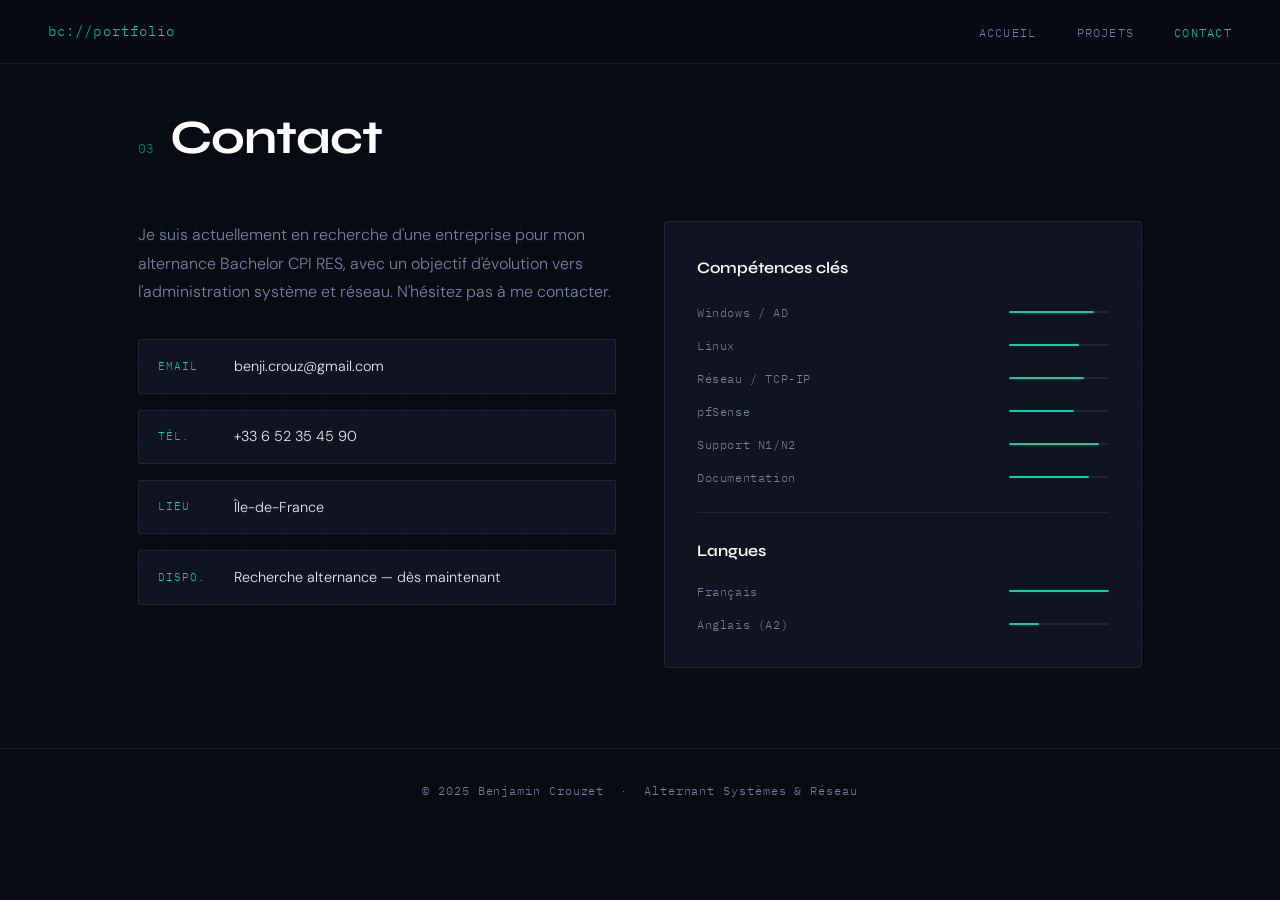
==== portfolio/contact.html @ a24457d2 "Add files via upload" ====
<!DOCTYPE html>
<html lang="fr">
<head>
  <meta charset="UTF-8">
  <meta name="viewport" content="width=device-width, initial-scale=1.0">
  <title>Benjamin Crouzet — Contact</title>
  <link rel="stylesheet" href="style.css">

  <style>
    /* ── Styles spécifiques à la page contact ── */

    .contact-grid {
      display: grid;
      grid-template-columns: 1fr 1fr;
      gap: 3rem;
      align-items: start;
    }

    .contact-text p {
      color: var(--muted);
      font-size: 1rem;
      line-height: 1.8;
      margin-bottom: 2rem;
    }

    /* ── Liens de contact ── */
    .contact-links { display: flex; flex-direction: column; gap: 1rem; }

    .contact-item {
      display: flex;
      align-items: center;
      gap: 1rem;
      text-decoration: none;
      color: var(--text);
      font-size: 0.9rem;
      padding: 0.85rem 1.2rem;
      border: 1px solid var(--border);
      border-radius: 2px;
      background: var(--bg2);
      transition: border-color 0.2s, color 0.2s;
    }

    .contact-item:hover {
      border-color: rgba(0,212,170,0.4);
      color: var(--accent);
    }

    .ci-icon {
      font-family: var(--mono);
      font-size: 0.7rem;
      color: var(--accent);
      min-width: 60px;
      letter-spacing: 0.08em;
      text-transform: uppercase;
    }

    /* ── Panneau compétences ── */
    .contact-aside {
      background: var(--bg2);
      border: 1px solid var(--border);
      border-radius: 4px;
      padding: 2rem;
    }

    .contact-aside h3 {
      font-family: var(--display);
      font-size: 1rem;
      font-weight: 600;
      color: #fff;
      margin-bottom: 1.25rem;
    }

    .skill-list { display: flex; flex-direction: column; gap: 0.75rem; }

    .skill-item {
      display: flex;
      justify-content: space-between;
      align-items: center;
      font-family: var(--mono);
      font-size: 0.75rem;
      color: var(--muted);
      letter-spacing: 0.05em;
    }

    .skill-bar {
      width: 100px;
      height: 2px;
      background: var(--border);
      border-radius: 1px;
      overflow: hidden;
    }

    .skill-fill {
      height: 100%;
      background: var(--accent);
      border-radius: 1px;
    }

    /* ── Langue ── */
    .lang-block {
      margin-top: 1.5rem;
      padding-top: 1.5rem;
      border-top: 1px solid var(--border);
    }

    .lang-block h3 {
      font-family: var(--display);
      font-size: 1rem;
      font-weight: 600;
      color: #fff;
      margin-bottom: 1rem;
    }

    @media (max-width: 700px) {
      .contact-grid { grid-template-columns: 1fr; }
    }
  </style>
</head>
<body>

<nav>
  <a href="index.html" class="nav-logo">bc://portfolio</a>
  <ul class="nav-links">
    <li><a href="index.html">accueil</a></li>
    <li><a href="projets.html">projets</a></li>
    <li><a href="contact.html">contact</a></li>
  </ul>
</nav>

<main class="page">
  <div class="section-header reveal">
    <span class="section-num">03</span>
    <h2>Contact</h2>
  </div>

  <div class="contact-grid">

    <!-- ── COLONNE GAUCHE : infos de contact ── -->
    <div class="contact-text reveal">
      <p>
        Je suis actuellement en recherche d'une entreprise pour mon alternance Bachelor CPI RES,
        avec un objectif d'évolution vers l'administration système et réseau.
        N'hésitez pas à me contacter.
      </p>

      <!-- ── LIENS DE CONTACT ──
           · Pour les <a> avec href="mailto:" ou "tel:", modifier l'adresse/numéro.
           · Pour un lien LinkedIn : remplacer href="#" par ton URL de profil.
           · Les blocs sans href (lieu, disponibilité) utilisent <div> à la place de <a>.
           · Pour supprimer un item : supprimer le bloc .contact-item entier.
      ── -->
      <div class="contact-links">

        <a href="mailto:benji.crouz@gmail.com" class="contact-item">
          <span class="ci-icon">email</span>
          benji.crouz@gmail.com
        </a>

        <a href="tel:+33652354590" class="contact-item">
          <span class="ci-icon">tél.</span>
          +33 6 52 35 45 90
        </a>

        <div class="contact-item">
          <span class="ci-icon">lieu</span>
          Île-de-France
        </div>

        <div class="contact-item">
          <span class="ci-icon">dispo.</span>
          Recherche alternance — dès maintenant
        </div>

        <!-- Décommenter et remplir si tu as un LinkedIn ou GitHub
        <a href="https://linkedin.com/in/ton-profil" class="contact-item" target="_blank">
          <span class="ci-icon">linkedin</span>
          linkedin.com/in/ton-profil
        </a>
        <a href="https://github.com/ton-pseudo" class="contact-item" target="_blank">
          <span class="ci-icon">github</span>
          github.com/ton-pseudo
        </a>
        -->

      </div>
    </div>

    <!-- ── COLONNE DROITE : compétences + langues ── -->
    <div class="contact-aside reveal">
      <h3>Compétences clés</h3>

      <!-- ── BARRES DE COMPÉTENCES ──
           · Modifier le texte du <span> pour changer le nom de la compétence.
           · Modifier width:XX% dans .skill-fill pour ajuster le niveau affiché.
           · Pour ajouter : copier un .skill-item et modifier texte + pourcentage.
           · Pour supprimer : supprimer le .skill-item entier.
      ── -->
      <div class="skill-list">
        <div class="skill-item">
          <span>Windows / AD</span>
          <div class="skill-bar"><div class="skill-fill" style="width:85%"></div></div>
        </div>
        <div class="skill-item">
          <span>Linux</span>
          <div class="skill-bar"><div class="skill-fill" style="width:70%"></div></div>
        </div>
        <div class="skill-item">
          <span>Réseau / TCP-IP</span>
          <div class="skill-bar"><div class="skill-fill" style="width:75%"></div></div>
        </div>
        <div class="skill-item">
          <span>pfSense</span>
          <div class="skill-bar"><div class="skill-fill" style="width:65%"></div></div>
        </div>
        <div class="skill-item">
          <span>Support N1/N2</span>
          <div class="skill-bar"><div class="skill-fill" style="width:90%"></div></div>
        </div>
        <div class="skill-item">
          <span>Documentation</span>
          <div class="skill-bar"><div class="skill-fill" style="width:80%"></div></div>
        </div>
      </div>

      <div class="lang-block">
        <h3>Langues</h3>
        <div class="skill-list">
          <div class="skill-item">
            <span>Français</span>
            <div class="skill-bar"><div class="skill-fill" style="width:100%"></div></div>
          </div>
          <div class="skill-item">
            <span>Anglais (A2)</span>
            <div class="skill-bar"><div class="skill-fill" style="width:30%"></div></div>
          </div>
        </div>
      </div>

    </div>

  </div>
</main>

<footer>
  &copy; 2025 Benjamin Crouzet &nbsp;·&nbsp; Alternant Systèmes &amp; Réseau
</footer>

<script src="script.js"></script>
</body>
</html>
---- portfolio/style.css ----
@import url('https://fonts.googleapis.com/css2?family=Syne:wght@400;500;600;700;800&family=IBM+Plex+Mono:wght@400;500&family=DM+Sans:wght@300;400;500&display=swap');

*, *::before, *::after { box-sizing: border-box; margin: 0; padding: 0; }

:root {
  --bg:      #080b14;
  --bg2:     #0f1420;
  --bg3:     #161c2e;
  --border:  rgba(255,255,255,0.07);
  --accent:  #00d4aa;
  --text:    #e8eaf2;
  --muted:   #7a8299;
  --mono:    'IBM Plex Mono', monospace;
  --sans:    'DM Sans', sans-serif;
  --display: 'Syne', sans-serif;
}

html { scroll-behavior: smooth; }

body {
  background: var(--bg);
  color: var(--text);
  font-family: var(--sans);
  font-weight: 300;
  line-height: 1.75;
  min-height: 100vh;
  overflow-x: hidden;
}

/* ── GRID TEXTURE ── */
body::before {
  content: '';
  position: fixed;
  inset: 0;
  background-image:
    linear-gradient(rgba(0,212,170,0.03) 1px, transparent 1px),
    linear-gradient(90deg, rgba(0,212,170,0.03) 1px, transparent 1px);
  background-size: 40px 40px;
  pointer-events: none;
  z-index: 0;
}

/* ─────────────────────────────────────────
   NAV
───────────────────────────────────────── */
nav {
  position: fixed;
  top: 0; left: 0; right: 0;
  z-index: 100;
  display: flex;
  align-items: center;
  justify-content: space-between;
  padding: 1.1rem 3rem;
  background: rgba(8,11,20,0.85);
  backdrop-filter: blur(12px);
  border-bottom: 1px solid var(--border);
}

.nav-logo {
  font-family: var(--mono);
  font-size: 0.85rem;
  color: var(--accent);
  letter-spacing: 0.08em;
  text-decoration: none;
}

.nav-links {
  display: flex;
  gap: 2.5rem;
  list-style: none;
}

.nav-links a {
  font-family: var(--mono);
  font-size: 0.78rem;
  color: var(--muted);
  text-decoration: none;
  letter-spacing: 0.1em;
  text-transform: uppercase;
  transition: color 0.2s;
}

.nav-links a:hover,
.nav-links a.active { color: var(--accent); }

/* ─────────────────────────────────────────
   LAYOUT
───────────────────────────────────────── */
.page {
  position: relative;
  z-index: 1;
  max-width: 1100px;
  margin: 0 auto;
  padding: 7rem 3rem 5rem;
}

/* ─────────────────────────────────────────
   SECTION HEADER
───────────────────────────────────────── */
.section-header {
  display: flex;
  align-items: baseline;
  gap: 1rem;
  margin-bottom: 3.5rem;
}

.section-num {
  font-family: var(--mono);
  font-size: 0.8rem;
  color: var(--accent);
  opacity: 0.6;
}

h2 {
  font-family: var(--display);
  font-size: clamp(2rem, 4vw, 3rem);
  font-weight: 700;
  color: #ffffff;
  letter-spacing: -0.02em;
  line-height: 1.1;
}

/* ─────────────────────────────────────────
   BOUTONS
───────────────────────────────────────── */
.btn {
  display: inline-flex;
  align-items: center;
  gap: 0.5rem;
  padding: 0.75rem 1.75rem;
  font-family: var(--mono);
  font-size: 0.8rem;
  letter-spacing: 0.08em;
  text-transform: uppercase;
  text-decoration: none;
  border-radius: 2px;
  transition: all 0.2s;
  cursor: pointer;
  border: none;
}

.btn-primary {
  background: var(--accent);
  color: var(--bg);
  border: 1px solid var(--accent);
  font-weight: 500;
}

.btn-primary:hover {
  background: transparent;
  color: var(--accent);
}

.btn-ghost {
  background: transparent;
  color: var(--muted);
  border: 1px solid var(--border);
}

.btn-ghost:hover {
  border-color: var(--accent);
  color: var(--accent);
}

/* ─────────────────────────────────────────
   TAGS / BADGES
───────────────────────────────────────── */
.tags {
  display: flex;
  flex-wrap: wrap;
  gap: 0.6rem;
  margin-bottom: 2.5rem;
}

.tag {
  font-family: var(--mono);
  font-size: 0.72rem;
  padding: 0.35rem 0.85rem;
  border: 1px solid var(--border);
  border-radius: 2px;
  color: var(--muted);
  letter-spacing: 0.06em;
  text-transform: uppercase;
  background: var(--bg2);
  transition: border-color 0.2s, color 0.2s;
}

.tag:hover {
  border-color: var(--accent);
  color: var(--accent);
}

.tag.accent {
  border-color: rgba(0,212,170,0.4);
  color: var(--accent);
  background: rgba(0,212,170,0.06);
}

/* ─────────────────────────────────────────
   FOOTER
───────────────────────────────────────── */
footer {
  position: relative;
  z-index: 1;
  text-align: center;
  padding: 2rem;
  border-top: 1px solid var(--border);
  font-family: var(--mono);
  font-size: 0.72rem;
  color: var(--muted);
  letter-spacing: 0.08em;
}

/* ─────────────────────────────────────────
   ANIMATION REVEAL
───────────────────────────────────────── */
.reveal {
  opacity: 0;
  transform: translateY(24px);
  transition: opacity 0.6s ease, transform 0.6s ease;
}

.reveal.visible {
  opacity: 1;
  transform: none;
}

/* ─────────────────────────────────────────
   RESPONSIVE
───────────────────────────────────────── */
@media (max-width: 700px) {
  nav { padding: 1rem 1.5rem; }
  .nav-links { gap: 1.25rem; }
  .page { padding: 5rem 1.5rem 3rem; }
}
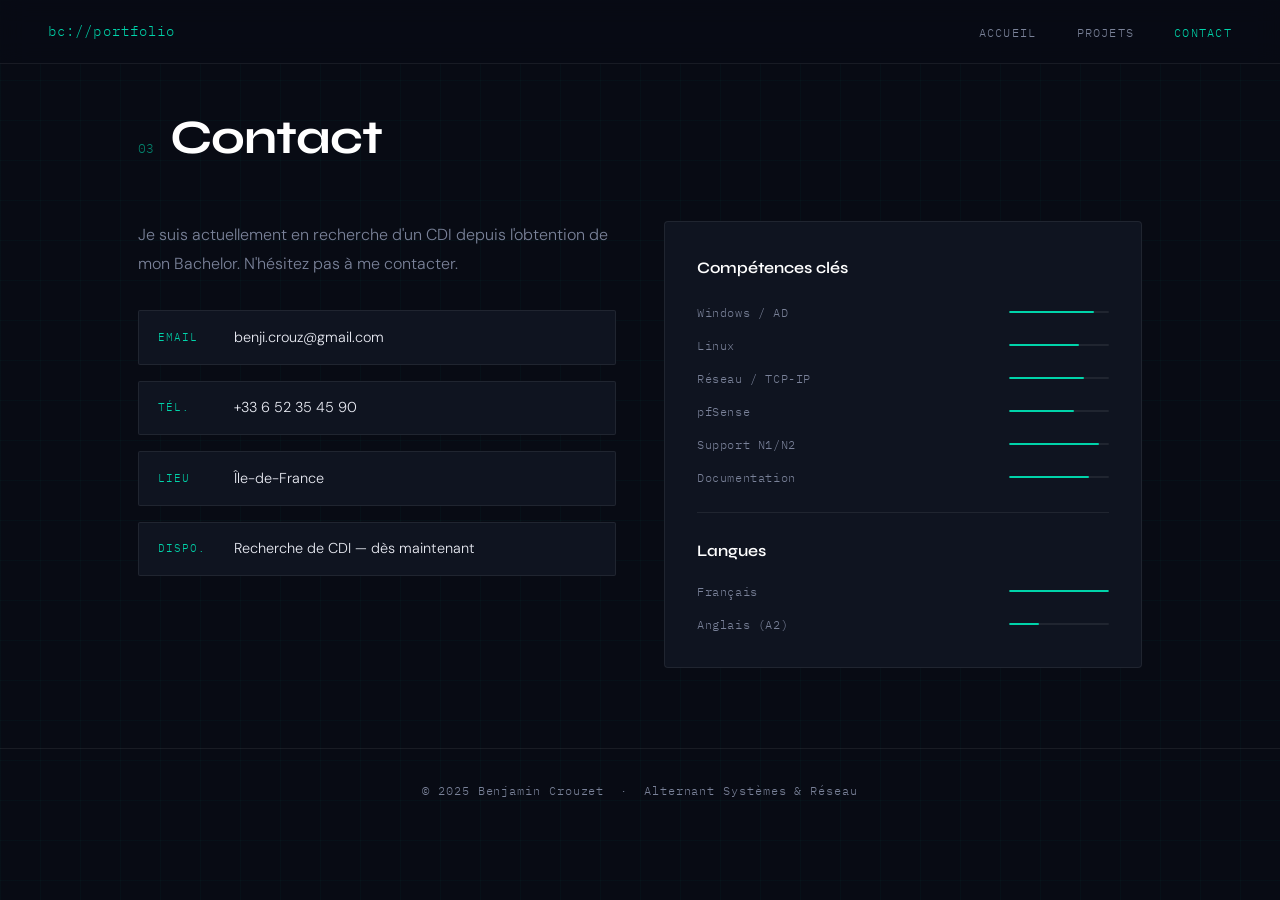
==== commit 62ec41f7: "Update contact information for job search status" ====
--- a/portfolio/contact.html
+++ b/portfolio/contact.html
@@ -138,8 +138,7 @@
     <!-- ── COLONNE GAUCHE : infos de contact ── -->
     <div class="contact-text reveal">
       <p>
-        Je suis actuellement en recherche d'une entreprise pour mon alternance Bachelor CPI RES,
-        avec un objectif d'évolution vers l'administration système et réseau.
+        Je suis actuellement en recherche d'un CDI depuis l'obtention de mon Bachelor.
         N'hésitez pas à me contacter.
       </p>
 
@@ -168,7 +167,7 @@
 
         <div class="contact-item">
           <span class="ci-icon">dispo.</span>
-          Recherche alternance — dès maintenant
+          Recherche de CDI — dès maintenant
         </div>
 
         <!-- Décommenter et remplir si tu as un LinkedIn ou GitHub
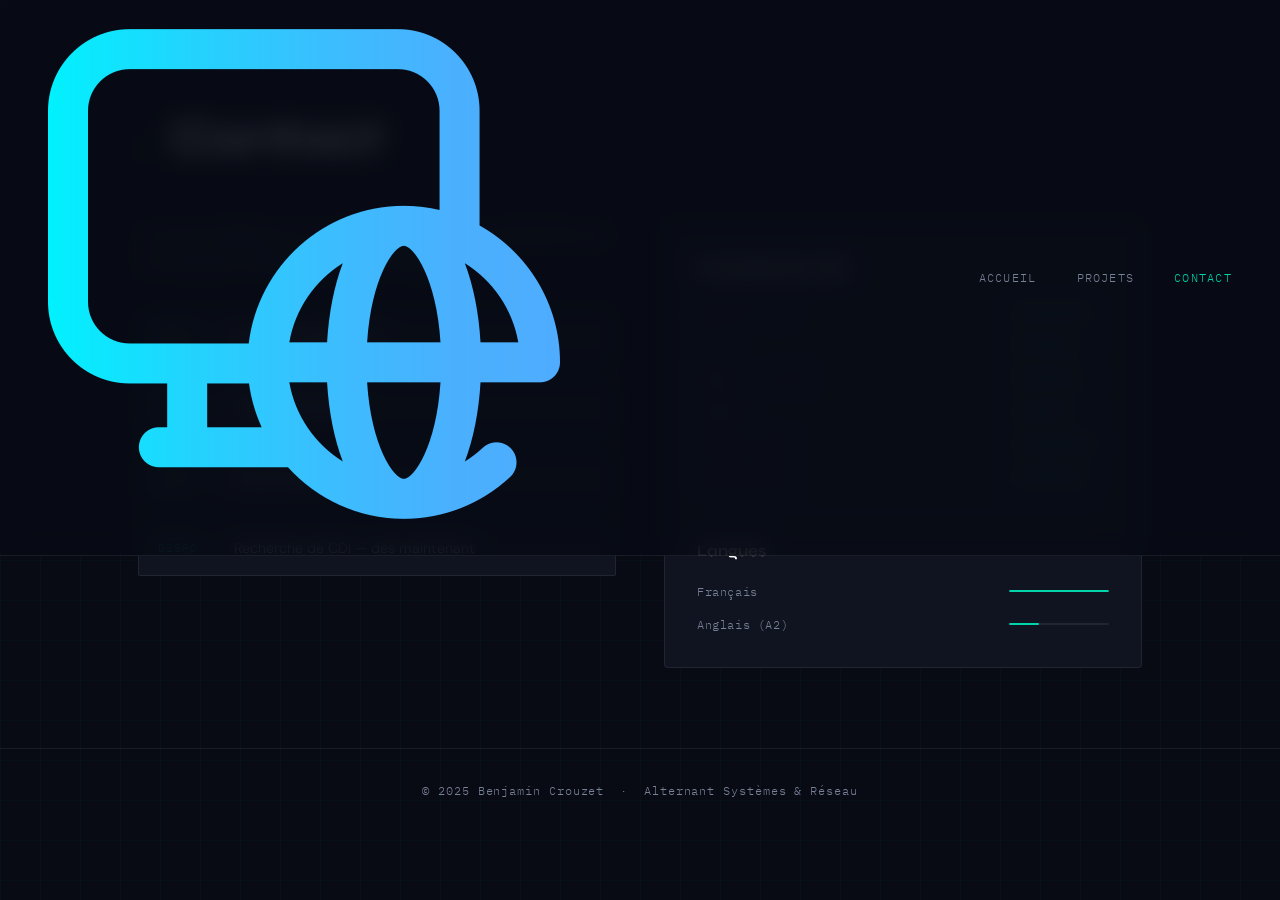
==== commit da834709: "Replace text logo with image logo in navigation" ====
--- a/portfolio/contact.html
+++ b/portfolio/contact.html
@@ -119,7 +119,7 @@
 <body>
 
 <nav>
-  <a href="index.html" class="nav-logo">bc://portfolio</a>
+  <a href="index.html" class="nav-logo"><img src="./Assets/logo.png"></a>
   <ul class="nav-links">
     <li><a href="index.html">accueil</a></li>
     <li><a href="projets.html">projets</a></li>
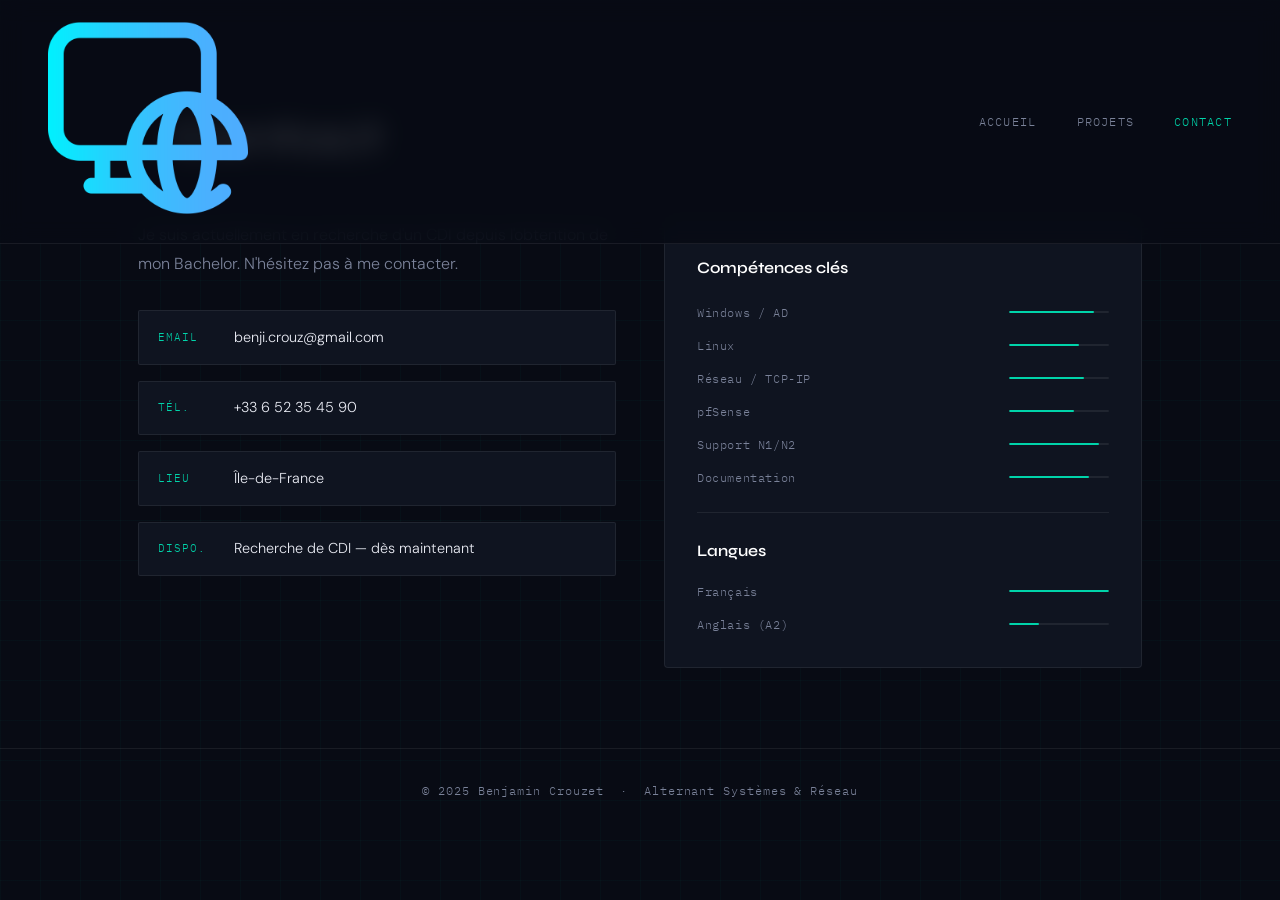
==== commit 7f725836: "Set width for logo image in contact page Added width attribute to logo image in navigation." ====
--- a/portfolio/contact.html
+++ b/portfolio/contact.html
@@ -119,7 +119,7 @@
 <body>
 
 <nav>
-  <a href="index.html" class="nav-logo"><img src="./Assets/logo.png"></a>
+  <a href="index.html" class="nav-logo"><img src="./Assets/logo.png" width="250" class="logo"></a>
   <ul class="nav-links">
     <li><a href="index.html">accueil</a></li>
     <li><a href="projets.html">projets</a></li>
--- a/portfolio/style.css
+++ b/portfolio/style.css
@@ -64,6 +64,18 @@
   text-decoration: none;
 }
 
+img {
+    width: 50px;  /* C'est environ la taille d'une icône de profil */
+    height: auto;
+    border-radius: 5px; /* Optionnel : pour arrondir un peu les angles */
+}
+
+/* OU pour cibler une image spécifique avec une classe */
+.logo {
+    width: 50%;    /* Prend la moitié de la largeur de l'écran */
+    max-width: 400px; /* Ne dépassera jamais 400px même sur grand écran */
+}
+
 .nav-links {
   display: flex;
   gap: 2.5rem;
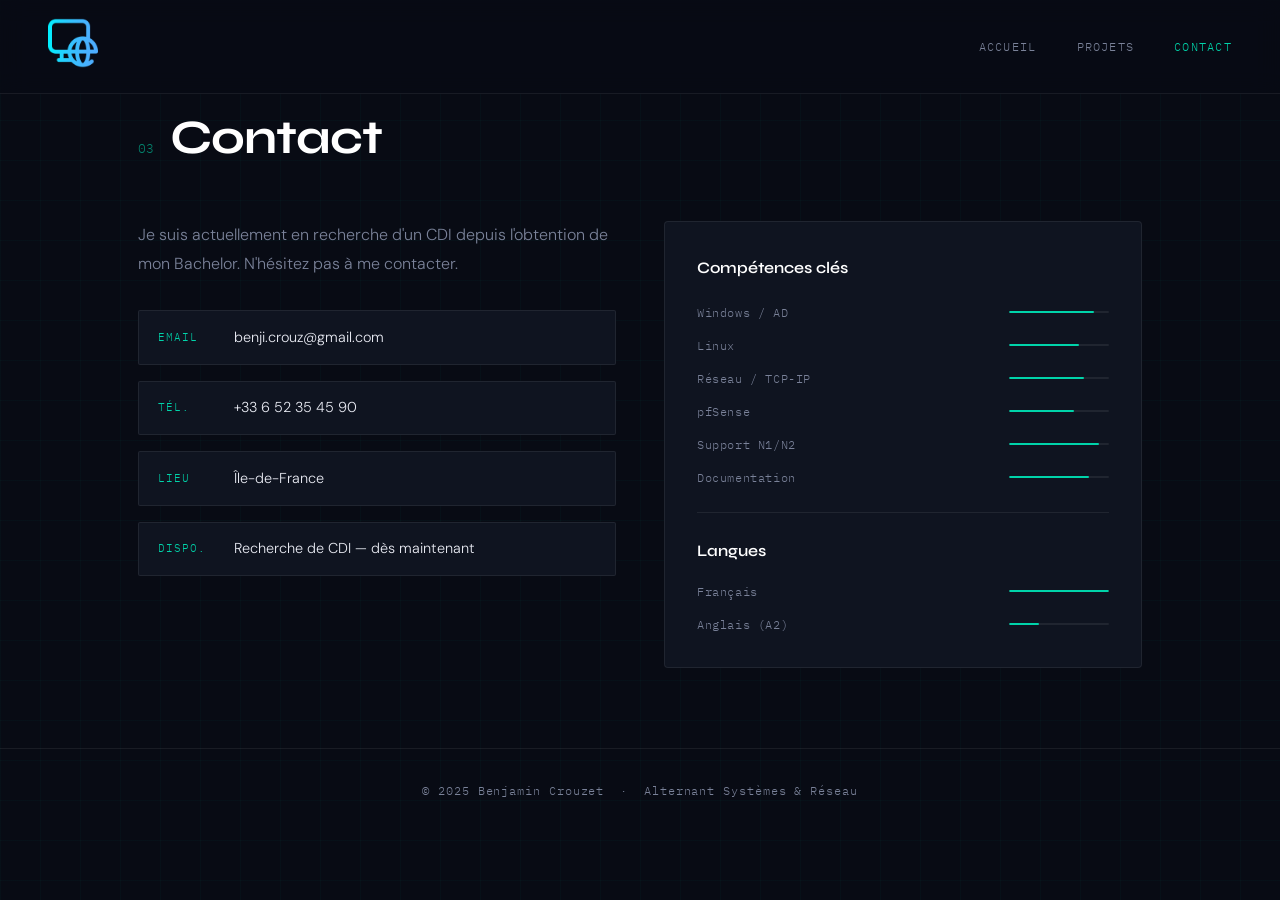
==== commit 3b39ba58: "Fix logo image tag in contact.html" ====
--- a/portfolio/contact.html
+++ b/portfolio/contact.html
@@ -119,7 +119,7 @@
 <body>
 
 <nav>
-  <a href="index.html" class="nav-logo"><img src="./Assets/logo.png" width="250" class="logo"></a>
+  <a href="index.html" class="nav-logo"><img src="./Assets/logo.png"></a>
   <ul class="nav-links">
     <li><a href="index.html">accueil</a></li>
     <li><a href="projets.html">projets</a></li>
--- a/portfolio/style.css
+++ b/portfolio/style.css
@@ -70,12 +70,6 @@
     border-radius: 5px; /* Optionnel : pour arrondir un peu les angles */
 }
 
-/* OU pour cibler une image spécifique avec une classe */
-.logo {
-    width: 50%;    /* Prend la moitié de la largeur de l'écran */
-    max-width: 400px; /* Ne dépassera jamais 400px même sur grand écran */
-}
-
 .nav-links {
   display: flex;
   gap: 2.5rem;
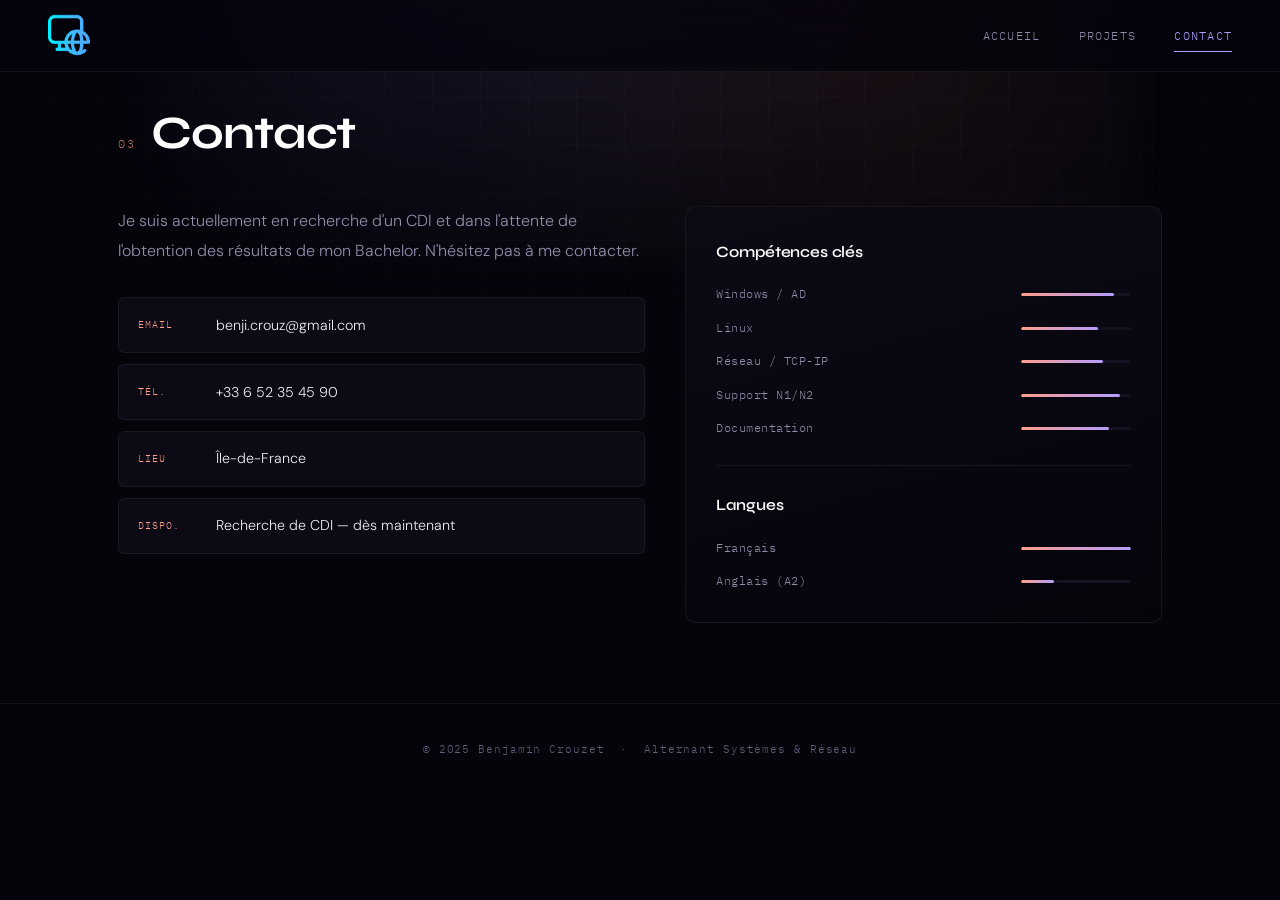
==== commit 5bcd6550: "modif css" ====
--- a/portfolio/contact.html
+++ b/portfolio/contact.html
@@ -5,121 +5,11 @@
   <meta name="viewport" content="width=device-width, initial-scale=1.0">
   <title>Benjamin Crouzet — Contact</title>
   <link rel="stylesheet" href="style.css">
-
-  <style>
-    /* ── Styles spécifiques à la page contact ── */
-
-    .contact-grid {
-      display: grid;
-      grid-template-columns: 1fr 1fr;
-      gap: 3rem;
-      align-items: start;
-    }
-
-    .contact-text p {
-      color: var(--muted);
-      font-size: 1rem;
-      line-height: 1.8;
-      margin-bottom: 2rem;
-    }
-
-    /* ── Liens de contact ── */
-    .contact-links { display: flex; flex-direction: column; gap: 1rem; }
-
-    .contact-item {
-      display: flex;
-      align-items: center;
-      gap: 1rem;
-      text-decoration: none;
-      color: var(--text);
-      font-size: 0.9rem;
-      padding: 0.85rem 1.2rem;
-      border: 1px solid var(--border);
-      border-radius: 2px;
-      background: var(--bg2);
-      transition: border-color 0.2s, color 0.2s;
-    }
-
-    .contact-item:hover {
-      border-color: rgba(0,212,170,0.4);
-      color: var(--accent);
-    }
-
-    .ci-icon {
-      font-family: var(--mono);
-      font-size: 0.7rem;
-      color: var(--accent);
-      min-width: 60px;
-      letter-spacing: 0.08em;
-      text-transform: uppercase;
-    }
-
-    /* ── Panneau compétences ── */
-    .contact-aside {
-      background: var(--bg2);
-      border: 1px solid var(--border);
-      border-radius: 4px;
-      padding: 2rem;
-    }
-
-    .contact-aside h3 {
-      font-family: var(--display);
-      font-size: 1rem;
-      font-weight: 600;
-      color: #fff;
-      margin-bottom: 1.25rem;
-    }
-
-    .skill-list { display: flex; flex-direction: column; gap: 0.75rem; }
-
-    .skill-item {
-      display: flex;
-      justify-content: space-between;
-      align-items: center;
-      font-family: var(--mono);
-      font-size: 0.75rem;
-      color: var(--muted);
-      letter-spacing: 0.05em;
-    }
-
-    .skill-bar {
-      width: 100px;
-      height: 2px;
-      background: var(--border);
-      border-radius: 1px;
-      overflow: hidden;
-    }
-
-    .skill-fill {
-      height: 100%;
-      background: var(--accent);
-      border-radius: 1px;
-    }
-
-    /* ── Langue ── */
-    .lang-block {
-      margin-top: 1.5rem;
-      padding-top: 1.5rem;
-      border-top: 1px solid var(--border);
-    }
-
-    .lang-block h3 {
-      font-family: var(--display);
-      font-size: 1rem;
-      font-weight: 600;
-      color: #fff;
-      margin-bottom: 1rem;
-    }
-
-    @media (max-width: 700px) {
-      .contact-grid { grid-template-columns: 1fr; }
-    }
-  </style>
 </head>
 <body>
 
 <nav>
-  <a href="index.html" class="nav-logo"><img src="./Assets/logo.png"></a>
+  <a href="index.html" class="nav-logo"><img src="./Assets/logo.png" alt="Logo Benjamin Crouzet"></a>
   <ul class="nav-links">
     <li><a href="index.html">accueil</a></li>
     <li><a href="projets.html">projets</a></li>
@@ -138,7 +28,7 @@
     <!-- ── COLONNE GAUCHE : infos de contact ── -->
     <div class="contact-text reveal">
       <p>
-        Je suis actuellement en recherche d'un CDI depuis l'obtention de mon Bachelor.
+        Je suis actuellement en recherche d'un CDI et dans l'attente de l'obtention des résultats de mon Bachelor.
         N'hésitez pas à me contacter.
       </p>
 
@@ -208,10 +98,6 @@
           <div class="skill-bar"><div class="skill-fill" style="width:75%"></div></div>
         </div>
         <div class="skill-item">
-          <span>pfSense</span>
-          <div class="skill-bar"><div class="skill-fill" style="width:65%"></div></div>
-        </div>
-        <div class="skill-item">
           <span>Support N1/N2</span>
           <div class="skill-bar"><div class="skill-fill" style="width:90%"></div></div>
         </div>
--- a/portfolio/style.css
+++ b/portfolio/style.css
@@ -1,47 +1,192 @@
-@import url('https://fonts.googleapis.com/css2?family=Syne:wght@400;500;600;700;800&family=IBM+Plex+Mono:wght@400;500&family=DM+Sans:wght@300;400;500&display=swap');
-
+/* ═══════════════════════════════════════════════════════════════
+   BENJAMIN CROUZET — PORTFOLIO
+   Feuille de style unique. Toutes les pages s'appuient dessus,
+   aucune page n'a besoin de son propre bloc <style>.
+
+   SOMMAIRE
+   01. Jetons de design (couleurs, typo, espacements)
+   02. Base et réinitialisation
+   03. Navigation
+   04. Mise en page
+   05. Titres et texte
+   06. Boutons
+   07. Étiquettes (tags)
+   08. Page accueil — héro et parcours
+   09. Page projets — grille de cartes
+   10. Pages projet — blocs de contenu
+   11. Captures d'écran
+   12. Tableaux et listes
+   13. Blocs de code
+   14. Grilles spécifiques (stack, pages, base de données, Gantt…)
+   15. Page contact
+   16. Pied de page
+   17. Animations
+   18. Responsive
+   19. Impression
+═══════════════════════════════════════════════════════════════ */
+
+@import url('https://fonts.googleapis.com/css2?family=Syne:wght@400;500;600;700;800&family=IBM+Plex+Mono:wght@400;500;600&family=DM+Sans:wght@300;400;500;600&display=swap');
+
+/* ─────────────────────────────────────────
+   01. JETONS DE DESIGN
+   Modifier une valeur ici la change partout.
+───────────────────────────────────────── */
+:root {
+  /* Fonds — du plus sombre au plus clair */
+  --bg:        #05040b;
+  --bg2:       #0c0a15;
+  --bg3:       #141220;
+  --bg-raised: #191627;
+  --nav-bg:    rgba(5,4,11,0.74);   /* même teinte que --bg, translucide */
+
+  /* Bordures */
+  --border:        rgba(255,255,255,0.06);
+  --border-strong: rgba(255,255,255,0.11);
+
+  /* ── ACCENT ──────────────────────────────────────────────
+     Une seule ligne à changer pour reteinter tout le site :
+     --accent-rgb. Toutes les transparences en dérivent.
+     --accent-2 sert aux touches secondaires (dégradés, jauges).
+  ─────────────────────────────────────────────────────────── */
+  --accent-rgb:   179, 157, 255;
+  --accent-2-rgb: 255, 158, 138;
+
+  --accent:        rgb(var(--accent-rgb));
+  --accent-soft:   rgba(var(--accent-rgb), 0.35);
+  --accent-dim:    rgba(var(--accent-rgb), 0.08);
+  --accent-glow:   rgba(var(--accent-rgb), 0.18);
+  --accent-line:   rgba(var(--accent-rgb), 0.022);
+
+  /* Teinte des micro-libellés en petites capitales monospace.
+     Vaut l'accent principal par défaut ; la décliner sur l'accent
+     secondaire donne un rendu bicolore. */
+  --accent-label:  var(--accent-2);
+
+  --accent-2:      rgb(var(--accent-2-rgb));
+  --accent-2-soft: rgba(var(--accent-2-rgb), 0.35);
+  --accent-2-dim:  rgba(var(--accent-2-rgb), 0.08);
+
+  /* Accent tertiaire — réservé aux avertissements */
+  --warn: #e0a33e;
+  --warn-dim: rgba(224,163,62,0.07);
+
+  /* Texte */
+  --text:   #eceaf6;
+  --bright: #ffffff;
+  --muted:  #928ca8;
+  --faint:  #645f7a;
+
+  /* Typographie */
+  --mono:    'IBM Plex Mono', ui-monospace, monospace;
+  --sans:    'DM Sans', system-ui, sans-serif;
+  --display: 'Syne', var(--sans);
+
+  /* Rayons */
+  --r-sm: 3px;
+  --r-md: 6px;
+  --r-lg: 10px;
+
+  /* Ombres */
+  --shadow-sm: 0 1px 2px rgba(0,0,0,0.4);
+  --shadow-md: 0 8px 24px -12px rgba(0,0,0,0.7);
+  --shadow-lg: 0 24px 60px -24px rgba(0,0,0,0.85);
+
+  /* Transitions */
+  --t-fast: 0.18s cubic-bezier(0.4, 0, 0.2, 1);
+  --t-base: 0.28s cubic-bezier(0.4, 0, 0.2, 1);
+
+  /* Largeur de contenu */
+  --w-page: 1140px;
+  --w-text: 68ch;
+}
+
+/* ─────────────────────────────────────────
+   02. BASE
+───────────────────────────────────────── */
 *, *::before, *::after { box-sizing: border-box; margin: 0; padding: 0; }
 
-:root {
-  --bg:      #080b14;
-  --bg2:     #0f1420;
-  --bg3:     #161c2e;
-  --border:  rgba(255,255,255,0.07);
-  --accent:  #00d4aa;
-  --text:    #e8eaf2;
-  --muted:   #7a8299;
-  --mono:    'IBM Plex Mono', monospace;
-  --sans:    'DM Sans', sans-serif;
-  --display: 'Syne', sans-serif;
-}
-
-html { scroll-behavior: smooth; }
+html {
+  scroll-behavior: smooth;
+  scroll-padding-top: 6rem;
+  -webkit-text-size-adjust: 100%;
+}
 
 body {
   background: var(--bg);
   color: var(--text);
   font-family: var(--sans);
   font-weight: 300;
+  font-size: 16px;
   line-height: 1.75;
   min-height: 100vh;
   overflow-x: hidden;
-}
-
-/* ── GRID TEXTURE ── */
+  -webkit-font-smoothing: antialiased;
+  -moz-osx-font-smoothing: grayscale;
+}
+
+/* Texture de fond : grille fine + halo bicolore diffus en haut */
 body::before {
   content: '';
   position: fixed;
   inset: 0;
   background-image:
-    linear-gradient(rgba(0,212,170,0.03) 1px, transparent 1px),
-    linear-gradient(90deg, rgba(0,212,170,0.03) 1px, transparent 1px);
-  background-size: 40px 40px;
+    linear-gradient(var(--accent-line) 1px, transparent 1px),
+    linear-gradient(90deg, var(--accent-line) 1px, transparent 1px);
+  background-size: 48px 48px;
+  mask-image: radial-gradient(ellipse 90% 60% at 50% 0%, #000 20%, transparent 80%);
+  -webkit-mask-image: radial-gradient(ellipse 90% 60% at 50% 0%, #000 20%, transparent 80%);
   pointer-events: none;
   z-index: 0;
 }
 
-/* ─────────────────────────────────────────
-   NAV
+body::after {
+  content: '';
+  position: fixed;
+  top: -30vh;
+  left: 50%;
+  width: 90vw;
+  max-width: 1000px;
+  height: 60vh;
+  transform: translateX(-50%);
+  background:
+    radial-gradient(ellipse 60% 100% at 32% 40%, var(--accent-glow), transparent 70%),
+    radial-gradient(ellipse 60% 100% at 72% 55%, rgba(var(--accent-2-rgb), 0.14), transparent 70%);
+  opacity: 0.6;
+  filter: blur(20px);
+  pointer-events: none;
+  z-index: 0;
+}
+
+::selection { background: var(--accent); color: var(--bg); }
+
+/* Barre de défilement */
+::-webkit-scrollbar { width: 10px; height: 10px; }
+::-webkit-scrollbar-track { background: var(--bg); }
+::-webkit-scrollbar-thumb {
+  background: var(--bg3);
+  border-radius: 10px;
+  border: 2px solid var(--bg);
+}
+::-webkit-scrollbar-thumb:hover { background: var(--border-strong); }
+
+/* Accessibilité — anneau de focus visible au clavier */
+:focus-visible {
+  outline: 2px solid var(--accent);
+  outline-offset: 3px;
+  border-radius: var(--r-sm);
+}
+
+a { color: inherit; }
+
+code {
+  font-family: var(--mono);
+  font-size: 0.88em;
+  color: var(--accent);
+  word-break: break-word;
+}
+
+/* ─────────────────────────────────────────
+   03. NAVIGATION
 ───────────────────────────────────────── */
 nav {
   position: fixed;
@@ -50,192 +195,1244 @@
   display: flex;
   align-items: center;
   justify-content: space-between;
-  padding: 1.1rem 3rem;
-  background: rgba(8,11,20,0.85);
-  backdrop-filter: blur(12px);
+  gap: 1.5rem;
+  padding: 0.9rem clamp(1.25rem, 4vw, 3rem);
+  background: var(--nav-bg);
+  backdrop-filter: blur(16px) saturate(140%);
+  -webkit-backdrop-filter: blur(16px) saturate(140%);
   border-bottom: 1px solid var(--border);
 }
 
 .nav-logo {
+  display: inline-flex;
+  align-items: center;
   font-family: var(--mono);
   font-size: 0.85rem;
   color: var(--accent);
   letter-spacing: 0.08em;
   text-decoration: none;
-}
-
-img {
-    width: 50px;  /* C'est environ la taille d'une icône de profil */
-    height: auto;
-    border-radius: 5px; /* Optionnel : pour arrondir un peu les angles */
+  border-radius: var(--r-md);
+  transition: opacity var(--t-fast);
+}
+
+.nav-logo:hover { opacity: 0.75; }
+
+/* Le logo est la seule image de la nav — les images de contenu
+   sont dimensionnées par leur propre conteneur. */
+.nav-logo img {
+  width: 42px;
+  height: auto;
+  display: block;
+  border-radius: var(--r-md);
 }
 
 .nav-links {
   display: flex;
-  gap: 2.5rem;
+  gap: clamp(1rem, 3vw, 2.5rem);
   list-style: none;
 }
 
 .nav-links a {
-  font-family: var(--mono);
-  font-size: 0.78rem;
+  position: relative;
+  display: inline-block;
+  padding: 0.35rem 0;
+  font-family: var(--mono);
+  font-size: 0.76rem;
   color: var(--muted);
   text-decoration: none;
   letter-spacing: 0.1em;
   text-transform: uppercase;
-  transition: color 0.2s;
+  transition: color var(--t-fast);
+}
+
+/* Soulignement animé */
+.nav-links a::after {
+  content: '';
+  position: absolute;
+  left: 0; bottom: 0;
+  width: 100%;
+  height: 1px;
+  background: var(--accent);
+  transform: scaleX(0);
+  transform-origin: right;
+  transition: transform var(--t-base);
 }
 
 .nav-links a:hover,
 .nav-links a.active { color: var(--accent); }
 
-/* ─────────────────────────────────────────
-   LAYOUT
+.nav-links a:hover::after,
+.nav-links a.active::after {
+  transform: scaleX(1);
+  transform-origin: left;
+}
+
+/* ─────────────────────────────────────────
+   04. MISE EN PAGE
 ───────────────────────────────────────── */
 .page {
   position: relative;
   z-index: 1;
-  max-width: 1100px;
+  max-width: var(--w-page);
   margin: 0 auto;
-  padding: 7rem 3rem 5rem;
-}
-
-/* ─────────────────────────────────────────
-   SECTION HEADER
+  padding: clamp(6rem, 12vh, 8rem) clamp(1.25rem, 4vw, 3rem) 5rem;
+}
+
+/* ─────────────────────────────────────────
+   05. TITRES ET TEXTE
 ───────────────────────────────────────── */
 .section-header {
   display: flex;
   align-items: baseline;
   gap: 1rem;
-  margin-bottom: 3.5rem;
+  margin-bottom: 3rem;
 }
 
 .section-num {
   font-family: var(--mono);
-  font-size: 0.8rem;
-  color: var(--accent);
-  opacity: 0.6;
+  font-size: 0.75rem;
+  color: var(--accent-label);
+  opacity: 0.7;
+  letter-spacing: 0.14em;
+  text-transform: uppercase;
+  flex-shrink: 0;
 }
 
 h2 {
   font-family: var(--display);
-  font-size: clamp(2rem, 4vw, 3rem);
+  font-size: clamp(1.9rem, 4.2vw, 2.9rem);
   font-weight: 700;
-  color: #ffffff;
-  letter-spacing: -0.02em;
-  line-height: 1.1;
-}
-
-/* ─────────────────────────────────────────
-   BOUTONS
+  color: var(--bright);
+  letter-spacing: -0.025em;
+  line-height: 1.08;
+  text-wrap: balance;
+}
+
+/* Chapeau d'une page projet */
+.project-intro {
+  max-width: var(--w-text);
+  color: var(--muted);
+  font-size: 1.02rem;
+  line-height: 1.85;
+  margin-bottom: 3.5rem;
+  text-wrap: pretty;
+}
+
+.project-intro strong { color: var(--text); font-weight: 500; }
+
+.project-meta { margin-bottom: 1.5rem; }
+
+.project-meta .project-type {
+  font-family: var(--mono);
+  font-size: 0.68rem;
+  color: var(--accent-label);
+  letter-spacing: 0.12em;
+  text-transform: uppercase;
+}
+
+/* ─────────────────────────────────────────
+   06. BOUTONS
 ───────────────────────────────────────── */
 .btn {
   display: inline-flex;
   align-items: center;
   gap: 0.5rem;
-  padding: 0.75rem 1.75rem;
-  font-family: var(--mono);
-  font-size: 0.8rem;
+  padding: 0.8rem 1.75rem;
+  font-family: var(--mono);
+  font-size: 0.78rem;
   letter-spacing: 0.08em;
   text-transform: uppercase;
   text-decoration: none;
-  border-radius: 2px;
-  transition: all 0.2s;
+  border-radius: var(--r-md);
+  border: 1px solid transparent;
+  transition: all var(--t-base);
   cursor: pointer;
-  border: none;
+  white-space: nowrap;
 }
 
 .btn-primary {
   background: var(--accent);
   color: var(--bg);
-  border: 1px solid var(--accent);
+  border-color: var(--accent);
   font-weight: 500;
+  box-shadow: 0 0 0 0 var(--accent-glow);
 }
 
 .btn-primary:hover {
   background: transparent;
   color: var(--accent);
+  box-shadow: 0 0 28px -4px var(--accent-glow);
+  transform: translateY(-1px);
 }
 
 .btn-ghost {
   background: transparent;
   color: var(--muted);
-  border: 1px solid var(--border);
+  border-color: var(--border-strong);
 }
 
 .btn-ghost:hover {
-  border-color: var(--accent);
+  border-color: var(--accent-soft);
   color: var(--accent);
-}
-
-/* ─────────────────────────────────────────
-   TAGS / BADGES
+  background: var(--accent-dim);
+  transform: translateY(-1px);
+}
+
+/* ─────────────────────────────────────────
+   07. ÉTIQUETTES
 ───────────────────────────────────────── */
 .tags {
   display: flex;
   flex-wrap: wrap;
-  gap: 0.6rem;
+  gap: 0.5rem;
   margin-bottom: 2.5rem;
 }
 
 .tag {
   font-family: var(--mono);
+  font-size: 0.7rem;
+  padding: 0.3rem 0.8rem;
+  border: 1px solid var(--border);
+  border-radius: 100px;
+  color: var(--muted);
+  letter-spacing: 0.06em;
+  text-transform: uppercase;
+  background: var(--bg2);
+  transition: border-color var(--t-fast), color var(--t-fast), background var(--t-fast);
+}
+
+.tag:hover {
+  border-color: var(--accent-soft);
+  color: var(--accent);
+}
+
+.tag.accent {
+  border-color: var(--accent-soft);
+  color: var(--accent);
+  background: var(--accent-dim);
+}
+
+/* ─────────────────────────────────────────
+   08. PAGE ACCUEIL
+───────────────────────────────────────── */
+#accueil {
+  min-height: 100vh;
+  display: flex;
+  flex-direction: column;
+  justify-content: center;
+  padding-top: 8rem;
+}
+
+.hero-label {
+  display: inline-flex;
+  align-items: center;
+  gap: 0.75rem;
+  font-family: var(--mono);
   font-size: 0.72rem;
-  padding: 0.35rem 0.85rem;
+  color: var(--accent-label);
+  letter-spacing: 0.16em;
+  text-transform: uppercase;
+  margin-bottom: 1.75rem;
+}
+
+/* Pastille clignotante « disponible » */
+.hero-label::before {
+  content: '';
+  width: 7px;
+  height: 7px;
+  border-radius: 50%;
+  background: var(--accent);
+  box-shadow: 0 0 0 0 var(--accent);
+  animation: pulse 2.4s infinite;
+  flex-shrink: 0;
+}
+
+@keyframes pulse {
+  0%   { box-shadow: 0 0 0 0 rgba(var(--accent-rgb), 0.5); }
+  70%  { box-shadow: 0 0 0 9px rgba(var(--accent-rgb), 0); }
+  100% { box-shadow: 0 0 0 0 rgba(var(--accent-rgb), 0); }
+}
+
+h1 {
+  font-family: var(--display);
+  font-size: clamp(2.9rem, 8vw, 6rem);
+  font-weight: 800;
+  line-height: 1.02;
+  letter-spacing: -0.035em;
+  color: var(--bright);
+  margin-bottom: 0.6rem;
+  background: linear-gradient(160deg, #ffffff 25%, #b9c2d6 100%);
+  -webkit-background-clip: text;
+  background-clip: text;
+  -webkit-text-fill-color: transparent;
+}
+
+.hero-sub {
+  font-family: var(--display);
+  font-size: clamp(1.35rem, 3vw, 2.3rem);
+  font-weight: 400;
+  color: var(--muted);
+  letter-spacing: -0.01em;
+  margin-bottom: 1.75rem;
+}
+
+.hero-sub span { color: var(--accent); font-weight: 600; }
+
+.hero-bio {
+  max-width: 58ch;
+  font-size: 1.05rem;
+  color: var(--muted);
+  line-height: 1.85;
+  margin-bottom: 2.5rem;
+  text-wrap: pretty;
+}
+
+.hero-cta { display: flex; gap: 0.9rem; flex-wrap: wrap; }
+
+/* ── Parcours ── */
+.xp-block {
+  display: flex;
+  gap: 2rem;
+  padding: 1.9rem 1rem 1.9rem 0;
+  border-bottom: 1px solid var(--border);
+  align-items: flex-start;
+  border-radius: var(--r-md);
+  transition: background var(--t-base);
+}
+
+.xp-block:last-child { border-bottom: none; }
+.xp-block:hover { background: rgba(255,255,255,0.015); }
+
+.xp-date {
+  font-family: var(--mono);
+  font-size: 0.73rem;
+  color: var(--accent-label);
+  min-width: 116px;
+  padding-top: 0.35rem;
+  letter-spacing: 0.05em;
+  flex-shrink: 0;
+}
+
+.xp-content h3 {
+  font-family: var(--display);
+  font-size: 1.05rem;
+  font-weight: 600;
+  color: var(--bright);
+  margin-bottom: 0.2rem;
+  letter-spacing: -0.01em;
+}
+
+.xp-org {
+  font-size: 0.84rem;
+  color: var(--accent);
+  margin-bottom: 0.5rem;
+}
+
+.xp-content p {
+  font-size: 0.9rem;
+  color: var(--muted);
+  line-height: 1.75;
+  max-width: 62ch;
+}
+
+/* ─────────────────────────────────────────
+   09. PAGE PROJETS — GRILLE
+───────────────────────────────────────── */
+.projects-grid {
+  display: grid;
+  grid-template-columns: repeat(auto-fill, minmax(320px, 1fr));
+  gap: 1.25rem;
+}
+
+.project-card {
+  display: flex;
+  flex-direction: column;
+  background: linear-gradient(165deg, var(--bg2), var(--bg));
   border: 1px solid var(--border);
-  border-radius: 2px;
-  color: var(--muted);
+  border-radius: var(--r-lg);
+  padding: 1.75rem;
+  position: relative;
+  overflow: hidden;
+  transition: border-color var(--t-base), transform var(--t-base), box-shadow var(--t-base);
+}
+
+/* Liseré coloré à gauche, révélé au survol */
+.project-card::before {
+  content: '';
+  position: absolute;
+  top: 0; left: 0;
+  width: 2px;
+  height: 100%;
+  background: linear-gradient(180deg, var(--accent), transparent);
+  opacity: 0;
+  transition: opacity var(--t-base);
+}
+
+.project-card:hover {
+  border-color: var(--accent-soft);
+  transform: translateY(-3px);
+  box-shadow: var(--shadow-md);
+}
+
+.project-card:hover::before { opacity: 1; }
+
+.project-type {
+  font-family: var(--mono);
+  font-size: 0.66rem;
+  color: var(--accent-label);
+  letter-spacing: 0.13em;
+  text-transform: uppercase;
+  margin-bottom: 0.7rem;
+}
+
+.project-card h3 {
+  font-family: var(--display);
+  font-size: 1.18rem;
+  font-weight: 600;
+  color: var(--bright);
+  margin-bottom: 0.6rem;
+  letter-spacing: -0.015em;
+  line-height: 1.3;
+}
+
+.project-card p {
+  font-size: 0.89rem;
+  color: var(--muted);
+  line-height: 1.72;
+  margin-bottom: 1.25rem;
+}
+
+.project-stack {
+  display: flex;
+  flex-wrap: wrap;
+  gap: 0.35rem;
+  margin-top: auto;
+}
+
+.stack-tag {
+  font-family: var(--mono);
+  font-size: 0.63rem;
+  padding: 0.18rem 0.55rem;
+  background: var(--bg3);
+  border: 1px solid var(--border);
+  border-radius: var(--r-sm);
+  color: var(--faint);
+  letter-spacing: 0.05em;
+  transition: color var(--t-fast), border-color var(--t-fast);
+}
+
+.project-card:hover .stack-tag { color: var(--muted); }
+
+.project-link {
+  display: inline-flex;
+  align-items: center;
+  gap: 0.4rem;
+  font-family: var(--mono);
+  font-size: 0.71rem;
+  color: var(--accent);
+  text-decoration: none;
   letter-spacing: 0.06em;
-  text-transform: uppercase;
+  margin-top: 1.15rem;
+  opacity: 0.8;
+  transition: opacity var(--t-fast), gap var(--t-fast);
+}
+
+.project-card:hover .project-link { opacity: 1; gap: 0.7rem; }
+
+/* Toute la carte devient cliquable si elle contient un .project-link */
+.project-card:has(.project-link) { cursor: pointer; }
+
+/* ─────────────────────────────────────────
+   10. PAGES PROJET — BLOCS DE CONTENU
+───────────────────────────────────────── */
+.section-block {
+  margin-bottom: 4.5rem;
+  scroll-margin-top: 6rem;
+}
+
+.block-label {
+  font-family: var(--mono);
+  font-size: 0.66rem;
+  color: var(--accent-label);
+  letter-spacing: 0.14em;
+  text-transform: uppercase;
+  margin-bottom: 0.7rem;
+}
+
+.section-block h3 {
+  font-family: var(--display);
+  font-size: 1.3rem;
+  font-weight: 600;
+  color: var(--bright);
+  margin-bottom: 0.85rem;
+  letter-spacing: -0.018em;
+  line-height: 1.3;
+}
+
+.section-block h4 {
+  font-family: var(--display);
+  font-size: 0.95rem;
+  font-weight: 600;
+  color: var(--text);
+  margin-bottom: 0.5rem;
+}
+
+.section-block p {
+  color: var(--muted);
+  font-size: 0.95rem;
+  line-height: 1.82;
+  max-width: var(--w-text);
+  text-wrap: pretty;
+}
+
+.section-block p + p { margin-top: 1rem; }
+.section-block p strong { color: var(--text); font-weight: 500; }
+
+/* ── Encadré ── */
+.callout {
+  margin-top: 1.5rem;
+  border: 1px solid var(--border);
+  border-left: 2px solid var(--accent);
+  background: linear-gradient(100deg, var(--accent-dim), var(--bg2) 45%);
+  padding: 1.35rem 1.6rem;
+  border-radius: 0 var(--r-md) var(--r-md) 0;
+  max-width: 780px;
+}
+
+.callout .co-label {
+  font-family: var(--mono);
+  font-size: 0.64rem;
+  color: var(--accent-label);
+  text-transform: uppercase;
+  letter-spacing: 0.12em;
+  margin-bottom: 0.55rem;
+}
+
+.callout p {
+  font-size: 0.91rem;
+  color: var(--muted);
+  line-height: 1.82;
+  max-width: none;
+}
+
+.callout p + p { margin-top: 0.85rem; }
+.callout p strong { color: var(--text); font-weight: 500; }
+
+.callout.warn { border-left-color: var(--warn); }
+.callout.warn .co-label { color: var(--warn); }
+.callout.warn { background: linear-gradient(100deg, var(--warn-dim), var(--bg2) 45%); }
+
+/* ── Grille de cartes d'infos ── */
+.infra-grid,
+.stack-grid {
+  display: grid;
+  grid-template-columns: repeat(auto-fit, minmax(210px, 1fr));
+  gap: 0.9rem;
+  margin-top: 1.5rem;
+}
+
+.infra-card,
+.stack-card {
   background: var(--bg2);
-  transition: border-color 0.2s, color 0.2s;
-}
-
-.tag:hover {
-  border-color: var(--accent);
+  border: 1px solid var(--border);
+  border-radius: var(--r-md);
+  padding: 1.2rem 1.4rem;
+  transition: border-color var(--t-base), transform var(--t-base);
+}
+
+.infra-card:hover,
+.stack-card:hover {
+  border-color: var(--border-strong);
+  transform: translateY(-2px);
+}
+
+.infra-card .ic-label,
+.stack-card .sc-label {
+  font-family: var(--mono);
+  font-size: 0.63rem;
+  color: var(--accent-label);
+  text-transform: uppercase;
+  letter-spacing: 0.12em;
+  margin-bottom: 0.4rem;
+}
+
+.infra-card .ic-value,
+.stack-card .sc-value {
+  font-family: var(--mono);
+  font-size: 0.86rem;
+  color: var(--text);
+  word-break: break-word;
+}
+
+.infra-card p,
+.stack-card p {
+  font-size: 0.79rem;
+  color: var(--faint);
+  margin-top: 0.3rem;
+  line-height: 1.6;
+}
+
+/* ─────────────────────────────────────────
+   11. CAPTURES D'ÉCRAN
+───────────────────────────────────────── */
+.screenshot-block {
+  margin-top: 1.5rem;
+  background: var(--bg2);
+  border: 1px solid var(--border);
+  border-radius: var(--r-md);
+  overflow: hidden;
+  transition: border-color var(--t-base), box-shadow var(--t-base);
+}
+
+.screenshot-block:hover {
+  border-color: var(--border-strong);
+  box-shadow: var(--shadow-md);
+}
+
+.screenshot-block img {
+  width: 100%;
+  height: auto;
+  display: block;
+  border-bottom: 1px solid var(--border);
+  cursor: zoom-in;
+  background: #0b0e15;
+}
+
+.screenshot-caption {
+  padding: 0.8rem 1.2rem;
+  font-family: var(--mono);
+  font-size: 0.7rem;
+  color: var(--muted);
+  letter-spacing: 0.04em;
+  display: flex;
+  align-items: flex-start;
+  gap: 0.7rem;
+  line-height: 1.65;
+}
+
+.screenshot-caption::before {
+  content: '';
+  width: 6px;
+  height: 6px;
+  border-radius: 50%;
+  background: var(--accent);
+  flex-shrink: 0;
+  margin-top: 0.5rem;
+}
+
+.screenshots-row {
+  display: grid;
+  grid-template-columns: 1fr 1fr;
+  gap: 1rem;
+  margin-top: 1.5rem;
+  align-items: start;
+}
+
+.screenshot-placeholder {
+  margin-top: 1.5rem;
+  border: 1px dashed var(--border-strong);
+  border-radius: var(--r-md);
+  padding: 3rem 1.5rem;
+  text-align: center;
+  font-family: var(--mono);
+  font-size: 0.75rem;
+  color: var(--faint);
+  background: var(--bg2);
+}
+
+/* Visionneuse plein écran (activée par script.js) */
+.lightbox {
+  position: fixed;
+  inset: 0;
+  z-index: 200;
+  display: flex;
+  align-items: center;
+  justify-content: center;
+  padding: 3vmin;
+  background: rgba(4,6,11,0.94);
+  backdrop-filter: blur(6px);
+  -webkit-backdrop-filter: blur(6px);
+  opacity: 0;
+  pointer-events: none;
+  transition: opacity var(--t-base);
+  cursor: zoom-out;
+}
+
+.lightbox.open { opacity: 1; pointer-events: auto; }
+
+.lightbox img {
+  max-width: 100%;
+  max-height: 100%;
+  border-radius: var(--r-md);
+  border: 1px solid var(--border-strong);
+  box-shadow: var(--shadow-lg);
+}
+
+.lightbox .lb-close {
+  position: absolute;
+  top: 1.5rem;
+  right: 1.75rem;
+  font-family: var(--mono);
+  font-size: 0.75rem;
+  letter-spacing: 0.12em;
+  text-transform: uppercase;
+  color: var(--muted);
+  background: none;
+  border: 1px solid var(--border-strong);
+  border-radius: var(--r-md);
+  padding: 0.5rem 1rem;
+  cursor: pointer;
+  transition: color var(--t-fast), border-color var(--t-fast);
+}
+
+.lightbox .lb-close:hover { color: var(--accent); border-color: var(--accent-soft); }
+
+/* ─────────────────────────────────────────
+   12. TABLEAUX ET LISTES
+───────────────────────────────────────── */
+.table-wrap {
+  margin-top: 1.5rem;
+  overflow-x: auto;
+  border: 1px solid var(--border);
+  border-radius: var(--r-md);
+  background: var(--bg2);
+}
+
+table.data,
+.gantt-table {
+  width: 100%;
+  border-collapse: collapse;
+  font-size: 0.82rem;
+}
+
+table.data th,
+.gantt-table th {
+  font-family: var(--mono);
+  font-size: 0.63rem;
+  text-transform: uppercase;
+  letter-spacing: 0.12em;
+  color: var(--accent-label);
+  text-align: left;
+  padding: 0.85rem 1.1rem;
+  border-bottom: 1px solid var(--border-strong);
+  white-space: nowrap;
+  background: var(--bg3);
+}
+
+table.data td,
+.gantt-table td {
+  padding: 0.7rem 1.1rem;
+  color: var(--muted);
+  border-bottom: 1px solid var(--border);
+  vertical-align: top;
+  line-height: 1.6;
+}
+
+table.data tr:last-child td,
+.gantt-table tr:last-child td { border-bottom: none; }
+
+table.data tbody tr { transition: background var(--t-fast); }
+table.data tbody tr:hover { background: rgba(255,255,255,0.02); }
+
+table.data td.mono {
+  font-family: var(--mono);
+  color: var(--text);
+  white-space: nowrap;
+}
+
+/* Diagramme de Gantt simplifié */
+.gantt-table { margin-top: 1.5rem; }
+
+.gantt-bar-wrap {
+  background: var(--bg3);
+  border-radius: 100px;
+  height: 7px;
+  overflow: hidden;
+  min-width: 120px;
+}
+
+.gantt-bar {
+  height: 100%;
+  background: linear-gradient(90deg, var(--accent), var(--accent-2-soft));
+  border-radius: 100px;
+}
+
+/* Liste à puces discrètes */
+ul.clean,
+.features-col ul,
+.form-card ul {
+  list-style: none;
+  margin-top: 0.9rem;
+  max-width: var(--w-text);
+}
+
+ul.clean li,
+.features-col ul li,
+.form-card ul li {
+  color: var(--muted);
+  font-size: 0.9rem;
+  line-height: 1.78;
+  padding-left: 1.25rem;
+  position: relative;
+}
+
+ul.clean li::before,
+.features-col ul li::before,
+.form-card ul li::before {
+  content: '▸';
+  position: absolute;
+  left: 0;
   color: var(--accent);
-}
-
-.tag.accent {
-  border-color: rgba(0,212,170,0.4);
+  font-size: 0.7em;
+  top: 0.42em;
+}
+
+ul.clean li strong { color: var(--text); font-weight: 500; }
+
+/* ─────────────────────────────────────────
+   13. BLOCS DE CODE
+───────────────────────────────────────── */
+.code-label {
+  font-family: var(--mono);
+  font-size: 0.66rem;
+  color: var(--faint);
+  letter-spacing: 0.1em;
+  text-transform: uppercase;
+  margin: 1.5rem 0 0.5rem;
+}
+
+.code-block {
+  background: #090c13;
+  border: 1px solid var(--border);
+  border-radius: var(--r-md);
+  padding: 1.15rem 1.35rem;
+  overflow-x: auto;
+  margin-top: 0.5rem;
+  position: relative;
+}
+
+/* Trois pastilles façon fenêtre de terminal */
+.code-block::before {
+  content: '';
+  position: absolute;
+  top: 0; left: 0; right: 0;
+  height: 1px;
+  background: linear-gradient(90deg, var(--accent-soft), transparent 40%);
+}
+
+.code-block pre {
+  font-family: var(--mono);
+  font-size: 0.78rem;
+  line-height: 1.75;
+  color: var(--text);
+  white-space: pre;
+}
+
+/* Coloration syntaxique — noms conservés depuis les pages existantes */
+.code-block .comment,
+.code-block .cm { color: var(--faint); font-style: italic; }
+.code-block .cmd,
+.code-block .fn { color: var(--accent); }
+.code-block .param,
+.code-block .ac { color: #6fa8ff; }
+.code-block .string,
+.code-block .str { color: var(--warn); }
+.code-block .kw   { color: #c792ea; }
+.code-block .type { color: #7fd4c1; }
+
+/* ─────────────────────────────────────────
+   14. GRILLES SPÉCIFIQUES
+───────────────────────────────────────── */
+
+/* Pages d'une application */
+.pages-grid {
+  display: grid;
+  grid-template-columns: repeat(auto-fit, minmax(250px, 1fr));
+  gap: 0.9rem;
+  margin-top: 1.5rem;
+}
+
+.page-card {
+  background: var(--bg2);
+  border: 1px solid var(--border);
+  border-radius: var(--r-md);
+  padding: 1.2rem 1.4rem;
+  transition: border-color var(--t-base), transform var(--t-base);
+}
+
+.page-card:hover { border-color: var(--border-strong); transform: translateY(-2px); }
+
+.page-card .pc-file {
+  font-family: var(--mono);
+  font-size: 0.72rem;
   color: var(--accent);
-  background: rgba(0,212,170,0.06);
-}
-
-/* ─────────────────────────────────────────
-   FOOTER
+  margin-bottom: 0.45rem;
+  word-break: break-all;
+}
+
+.page-card .pc-access {
+  display: inline-block;
+  font-family: var(--mono);
+  font-size: 0.6rem;
+  letter-spacing: 0.1em;
+  text-transform: uppercase;
+  padding: 0.14rem 0.5rem;
+  border-radius: 100px;
+  margin-bottom: 0.6rem;
+  border: 1px solid var(--border-strong);
+  color: var(--faint);
+}
+
+.page-card .pc-access.admin { color: #ff8f8f; border-color: rgba(255,143,143,0.35); background: rgba(255,143,143,0.07); }
+.page-card .pc-access.user  { color: var(--accent); border-color: var(--accent-soft); background: var(--accent-dim); }
+.page-card .pc-access.pub   { color: #6fa8ff; border-color: rgba(111,168,255,0.35); background: rgba(111,168,255,0.07); }
+
+.page-card h4 {
+  font-family: var(--display);
+  font-size: 0.95rem;
+  font-weight: 600;
+  color: var(--bright);
+  margin-bottom: 0.35rem;
+}
+
+.page-card p { font-size: 0.82rem; color: var(--muted); line-height: 1.65; }
+
+/* Fonctionnalités en colonnes */
+.features-cols {
+  display: grid;
+  grid-template-columns: repeat(auto-fit, minmax(260px, 1fr));
+  gap: 2rem;
+  margin-top: 1.5rem;
+}
+
+.features-col h4 {
+  font-family: var(--display);
+  font-size: 0.95rem;
+  font-weight: 600;
+  color: var(--bright);
+  margin-bottom: 0.3rem;
+  padding-bottom: 0.5rem;
+  border-bottom: 1px solid var(--border);
+}
+
+/* Modèle de données */
+.db-grid {
+  display: grid;
+  grid-template-columns: repeat(auto-fit, minmax(215px, 1fr));
+  gap: 0.9rem;
+  margin-top: 1.5rem;
+}
+
+.db-table-card {
+  background: var(--bg2);
+  border: 1px solid var(--border);
+  border-radius: var(--r-md);
+  overflow: hidden;
+  transition: border-color var(--t-base);
+}
+
+.db-table-card:hover { border-color: var(--border-strong); }
+
+.db-table-card .dt-header {
+  background: var(--bg3);
+  padding: 0.65rem 1rem;
+  font-family: var(--mono);
+  font-size: 0.75rem;
+  color: var(--accent);
+  border-bottom: 1px solid var(--border);
+  letter-spacing: 0.05em;
+}
+
+.db-table-card ul { list-style: none; padding: 0.7rem 1rem; margin: 0; }
+
+.db-table-card ul li {
+  font-family: var(--mono);
+  font-size: 0.72rem;
+  color: var(--muted);
+  padding: 0.16rem 0;
+  padding-left: 0;
+  line-height: 1.6;
+}
+
+.db-table-card ul li::before { content: none; }
+.db-table-card ul li.pk { color: var(--text); font-weight: 500; }
+.db-table-card ul li.pk::after {
+  content: ' PK';
+  font-size: 0.85em;
+  color: var(--accent);
+  letter-spacing: 0.08em;
+}
+
+/* Formulaires / étapes numérotées */
+.forms-grid {
+  display: grid;
+  grid-template-columns: repeat(auto-fit, minmax(250px, 1fr));
+  gap: 0.9rem;
+  margin-top: 1.5rem;
+}
+
+.form-card {
+  background: var(--bg2);
+  border: 1px solid var(--border);
+  border-radius: var(--r-md);
+  padding: 1.3rem 1.5rem;
+  position: relative;
+  overflow: hidden;
+  transition: border-color var(--t-base), transform var(--t-base);
+}
+
+.form-card::before {
+  content: '';
+  position: absolute;
+  top: 0; left: 0;
+  width: 2px;
+  height: 100%;
+  background: var(--accent);
+  opacity: 0.4;
+}
+
+.form-card:hover { border-color: var(--border-strong); transform: translateY(-2px); }
+
+.form-card .fc-num {
+  font-family: var(--mono);
+  font-size: 0.63rem;
+  color: var(--accent-label);
+  letter-spacing: 0.12em;
+  text-transform: uppercase;
+  margin-bottom: 0.4rem;
+}
+
+.form-card h4 {
+  font-family: var(--display);
+  font-size: 0.95rem;
+  font-weight: 600;
+  color: var(--bright);
+  margin-bottom: 0.3rem;
+}
+
+/* Documents téléchargeables */
+.docs-grid {
+  display: grid;
+  grid-template-columns: repeat(auto-fit, minmax(250px, 1fr));
+  gap: 0.75rem;
+  margin-top: 1.5rem;
+}
+
+.doc-link {
+  display: flex;
+  align-items: center;
+  gap: 0.9rem;
+  padding: 0.95rem 1.2rem;
+  background: var(--bg2);
+  border: 1px solid var(--border);
+  border-radius: var(--r-md);
+  text-decoration: none;
+  color: var(--text);
+  font-size: 0.87rem;
+  transition: border-color var(--t-base), color var(--t-base), transform var(--t-base);
+}
+
+.doc-link:hover {
+  border-color: var(--accent-soft);
+  color: var(--accent);
+  transform: translateX(3px);
+}
+
+.doc-link .dl-icon {
+  font-family: var(--mono);
+  font-size: 0.62rem;
+  color: var(--accent-label);
+  letter-spacing: 0.1em;
+  text-transform: uppercase;
+  border: 1px solid var(--accent-soft);
+  border-radius: var(--r-sm);
+  padding: 0.15rem 0.45rem;
+  flex-shrink: 0;
+}
+
+/* ─────────────────────────────────────────
+   15. PAGE CONTACT
+───────────────────────────────────────── */
+.contact-grid {
+  display: grid;
+  grid-template-columns: 1.05fr 0.95fr;
+  gap: 2.5rem;
+  align-items: start;
+}
+
+.contact-text p {
+  color: var(--muted);
+  font-size: 1rem;
+  line-height: 1.85;
+  margin-bottom: 2rem;
+  max-width: 52ch;
+}
+
+.contact-links { display: flex; flex-direction: column; gap: 0.7rem; }
+
+.contact-item {
+  display: flex;
+  align-items: center;
+  gap: 1rem;
+  text-decoration: none;
+  color: var(--text);
+  font-size: 0.89rem;
+  padding: 0.9rem 1.2rem;
+  border: 1px solid var(--border);
+  border-radius: var(--r-md);
+  background: var(--bg2);
+  transition: border-color var(--t-base), color var(--t-base), transform var(--t-base);
+  word-break: break-word;
+}
+
+a.contact-item:hover {
+  border-color: var(--accent-soft);
+  color: var(--accent);
+  transform: translateX(3px);
+}
+
+.ci-icon {
+  font-family: var(--mono);
+  font-size: 0.64rem;
+  color: var(--accent-label);
+  min-width: 62px;
+  letter-spacing: 0.1em;
+  text-transform: uppercase;
+  flex-shrink: 0;
+}
+
+.contact-aside {
+  background: linear-gradient(165deg, var(--bg2), var(--bg));
+  border: 1px solid var(--border);
+  border-radius: var(--r-lg);
+  padding: 1.9rem;
+}
+
+.contact-aside h3,
+.lang-block h3 {
+  font-family: var(--display);
+  font-size: 0.98rem;
+  font-weight: 600;
+  color: var(--bright);
+  margin-bottom: 1.2rem;
+  letter-spacing: -0.01em;
+}
+
+.skill-list { display: flex; flex-direction: column; gap: 0.8rem; }
+
+.skill-item {
+  display: flex;
+  justify-content: space-between;
+  align-items: center;
+  gap: 1rem;
+  font-family: var(--mono);
+  font-size: 0.74rem;
+  color: var(--muted);
+  letter-spacing: 0.04em;
+}
+
+.skill-bar {
+  width: 110px;
+  height: 3px;
+  background: var(--bg3);
+  border-radius: 100px;
+  overflow: hidden;
+  flex-shrink: 0;
+}
+
+.skill-fill {
+  height: 100%;
+  background: linear-gradient(90deg, var(--accent-2), var(--accent));
+  border-radius: 100px;
+}
+
+.lang-block {
+  margin-top: 1.6rem;
+  padding-top: 1.6rem;
+  border-top: 1px solid var(--border);
+}
+
+/* ─────────────────────────────────────────
+   16. PIED DE PAGE
 ───────────────────────────────────────── */
 footer {
   position: relative;
   z-index: 1;
   text-align: center;
-  padding: 2rem;
+  padding: 2.25rem 1.5rem;
   border-top: 1px solid var(--border);
   font-family: var(--mono);
-  font-size: 0.72rem;
-  color: var(--muted);
+  font-size: 0.7rem;
+  color: var(--faint);
   letter-spacing: 0.08em;
 }
 
-/* ─────────────────────────────────────────
-   ANIMATION REVEAL
+footer a { color: var(--muted); text-decoration: none; transition: color var(--t-fast); }
+footer a:hover { color: var(--accent); }
+
+/* ─────────────────────────────────────────
+   17. ANIMATIONS
 ───────────────────────────────────────── */
 .reveal {
   opacity: 0;
-  transform: translateY(24px);
-  transition: opacity 0.6s ease, transform 0.6s ease;
-}
-
-.reveal.visible {
-  opacity: 1;
-  transform: none;
-}
-
-/* ─────────────────────────────────────────
-   RESPONSIVE
-───────────────────────────────────────── */
+  transform: translateY(18px);
+  transition: opacity 0.65s ease, transform 0.65s cubic-bezier(0.16, 1, 0.3, 1);
+}
+
+.reveal.visible { opacity: 1; transform: none; }
+
+@media (prefers-reduced-motion: reduce) {
+  html { scroll-behavior: auto; }
+  *, *::before, *::after {
+    animation-duration: 0.01ms !important;
+    animation-iteration-count: 1 !important;
+    transition-duration: 0.01ms !important;
+  }
+  .reveal { opacity: 1; transform: none; }
+}
+
+/* ─────────────────────────────────────────
+   18. RESPONSIVE
+───────────────────────────────────────── */
+@media (max-width: 900px) {
+  .contact-grid { grid-template-columns: 1fr; gap: 2rem; }
+}
+
+@media (max-width: 750px) {
+  .screenshots-row { grid-template-columns: 1fr; }
+  .features-cols { gap: 1.5rem; }
+}
+
 @media (max-width: 700px) {
-  nav { padding: 1rem 1.5rem; }
-  .nav-links { gap: 1.25rem; }
-  .page { padding: 5rem 1.5rem 3rem; }
-}
+  body { font-size: 15px; }
+  nav { padding: 0.75rem 1.25rem; }
+  .nav-logo img { width: 36px; }
+  .nav-links { gap: 1.1rem; }
+  .nav-links a { font-size: 0.7rem; letter-spacing: 0.06em; }
+  #accueil { padding-top: 6.5rem; min-height: auto; }
+  .xp-block { flex-direction: column; gap: 0.4rem; padding: 1.5rem 0; }
+  .xp-date { min-width: auto; padding-top: 0; }
+  .section-header { gap: 0.75rem; margin-bottom: 2.25rem; }
+  .section-block { margin-bottom: 3.25rem; }
+  .projects-grid { grid-template-columns: 1fr; }
+  .hero-cta .btn { flex: 1 1 auto; justify-content: center; }
+  .contact-item { flex-wrap: wrap; gap: 0.4rem 1rem; }
+}
+
+@media (max-width: 420px) {
+  .skill-item { flex-direction: column; align-items: flex-start; gap: 0.35rem; }
+  .skill-bar { width: 100%; }
+}
+
+/* ─────────────────────────────────────────
+   19. IMPRESSION
+───────────────────────────────────────── */
+@media print {
+  body { background: #fff; color: #111; }
+  body::before, body::after, nav, .lightbox { display: none !important; }
+  .page { padding: 0; max-width: none; }
+  .reveal { opacity: 1 !important; transform: none !important; }
+  h1, h2, h3, h4 { color: #000; -webkit-text-fill-color: #000; }
+  .section-block p, .project-intro, .callout p { color: #333; }
+  .screenshot-block, .infra-card, .callout, .table-wrap { break-inside: avoid; }
+}
